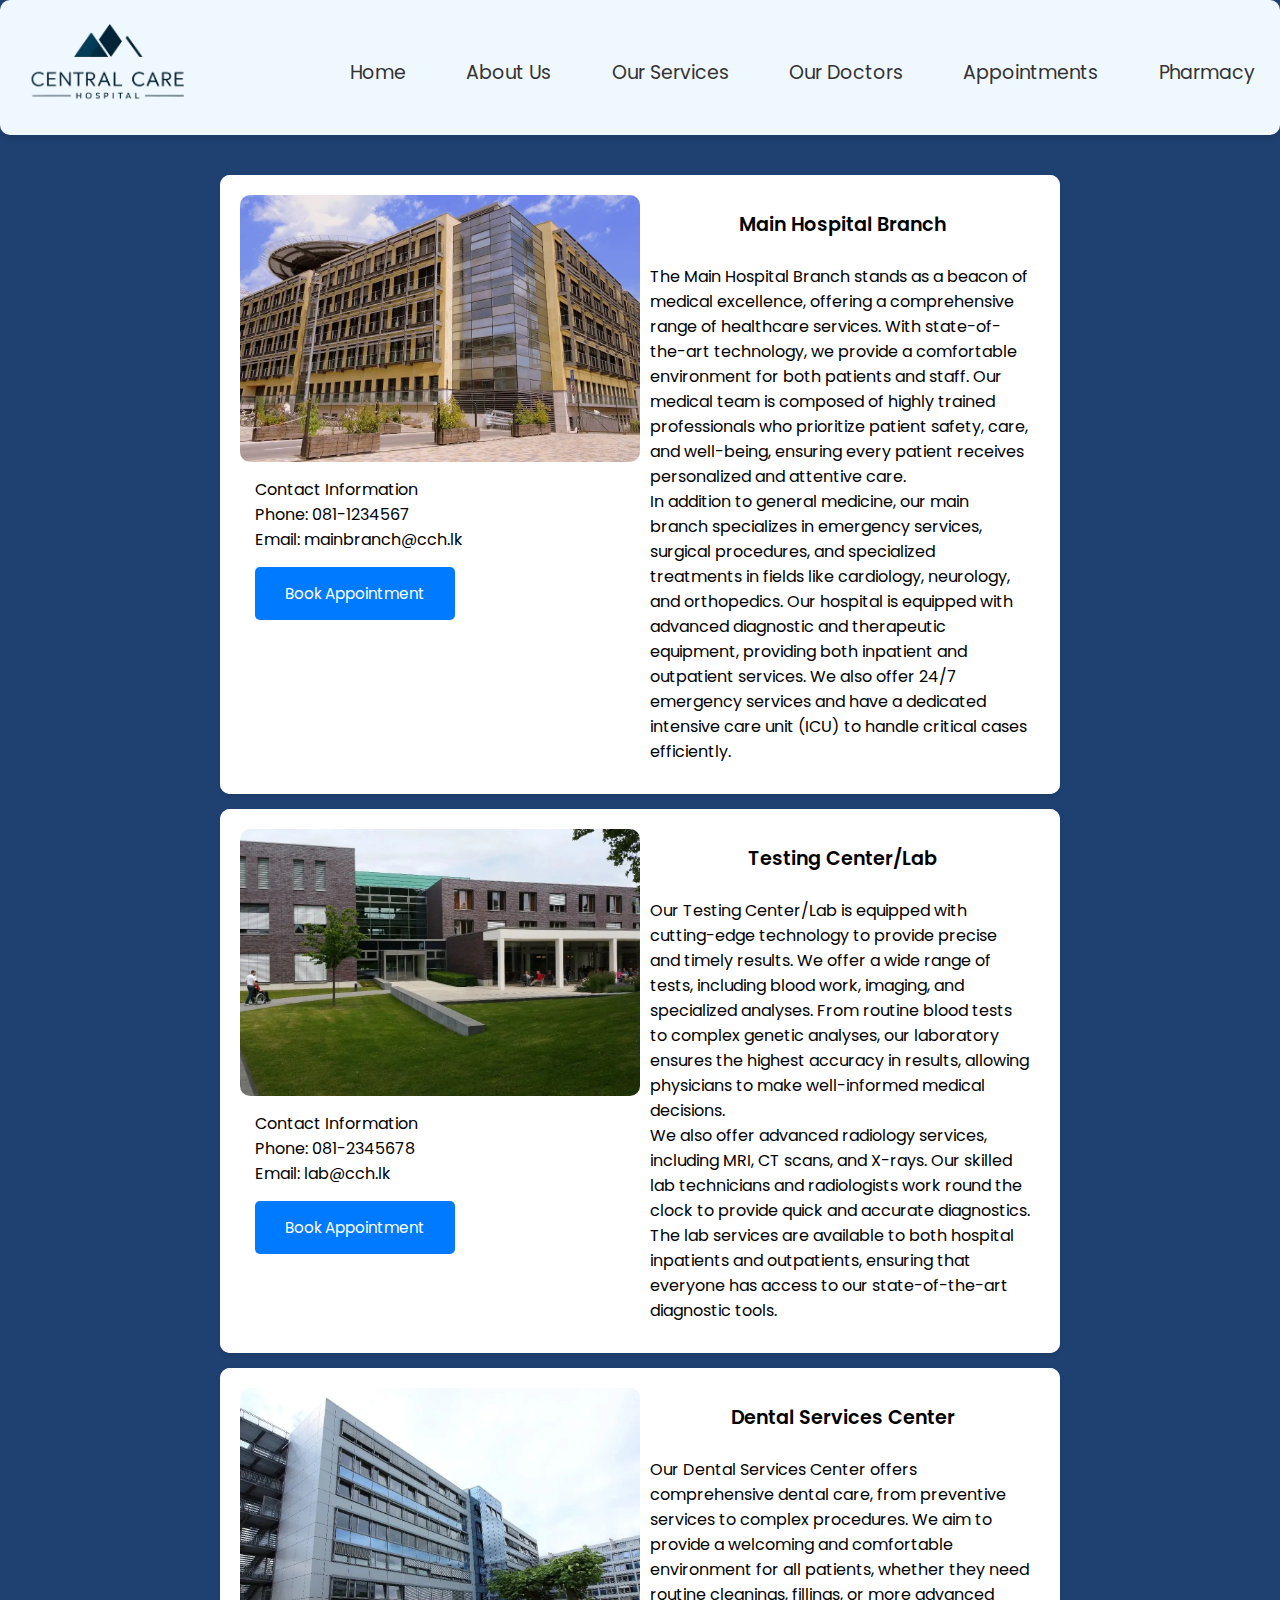
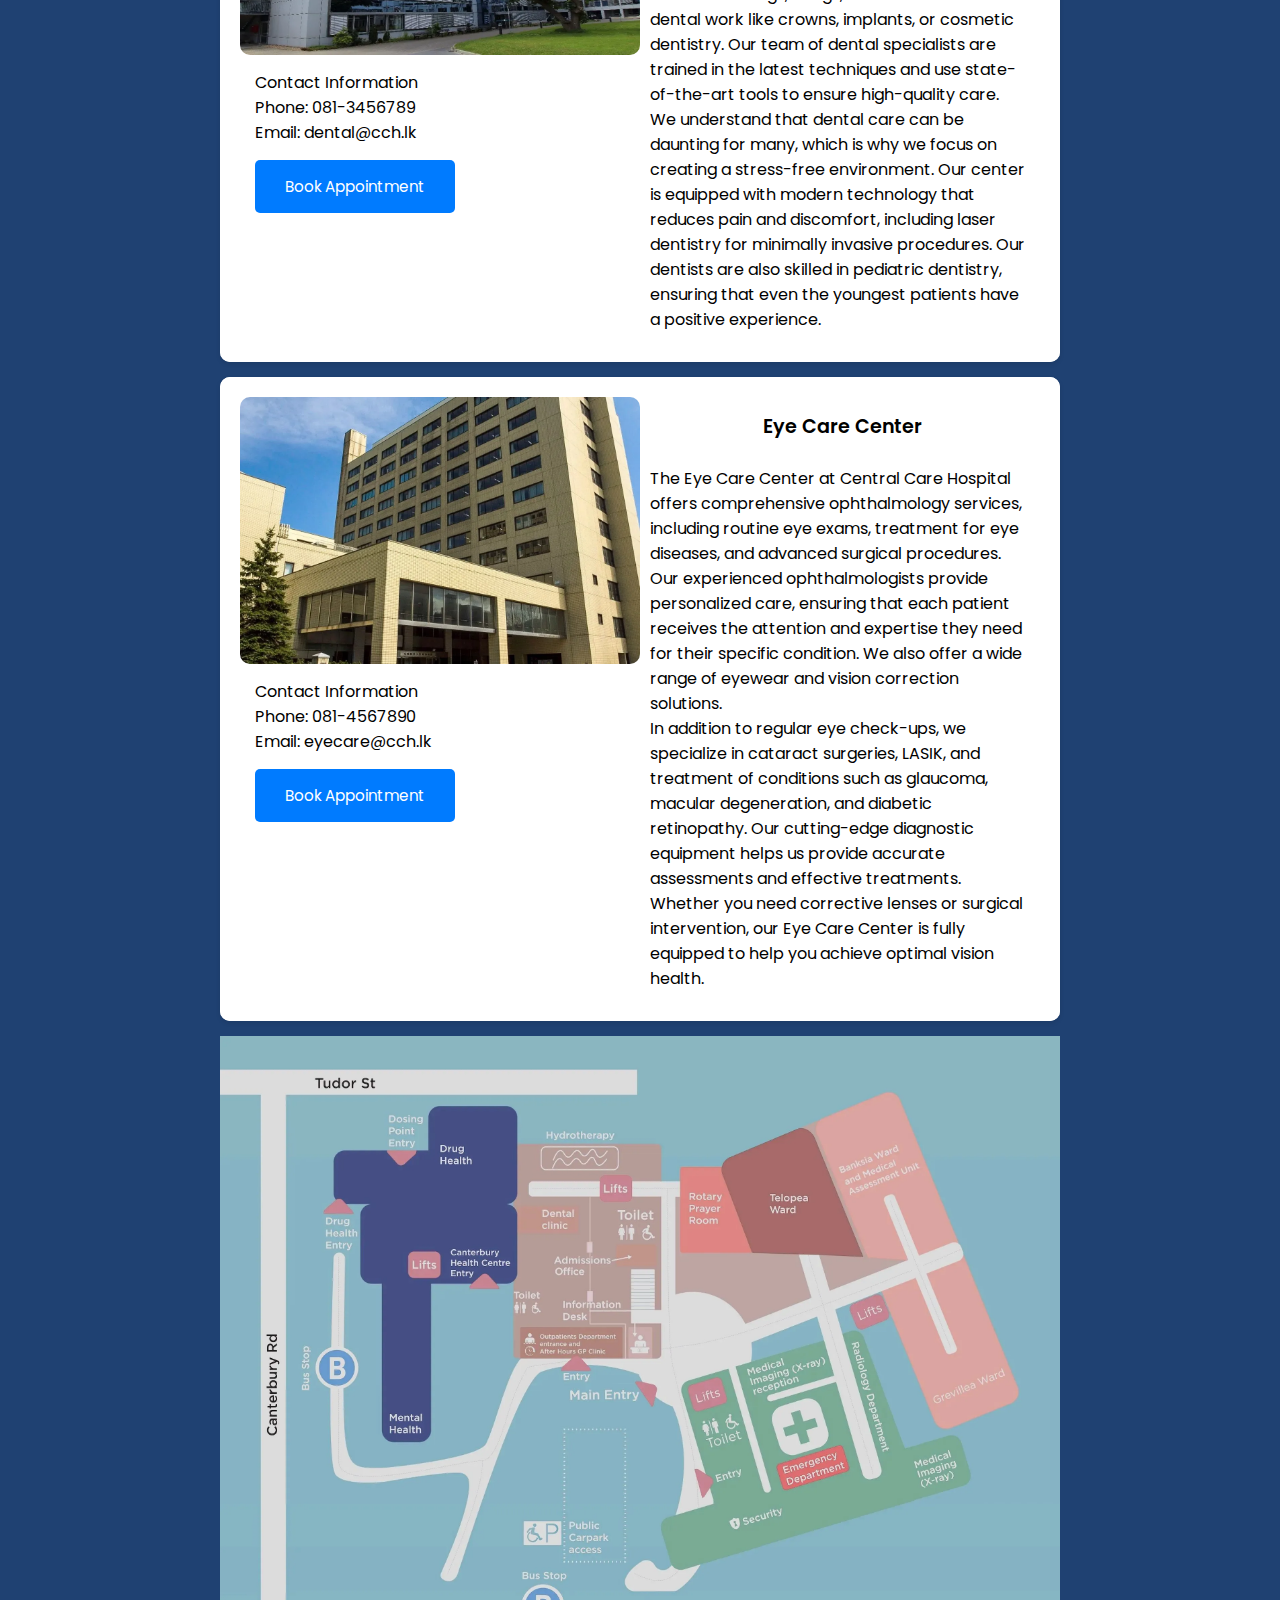
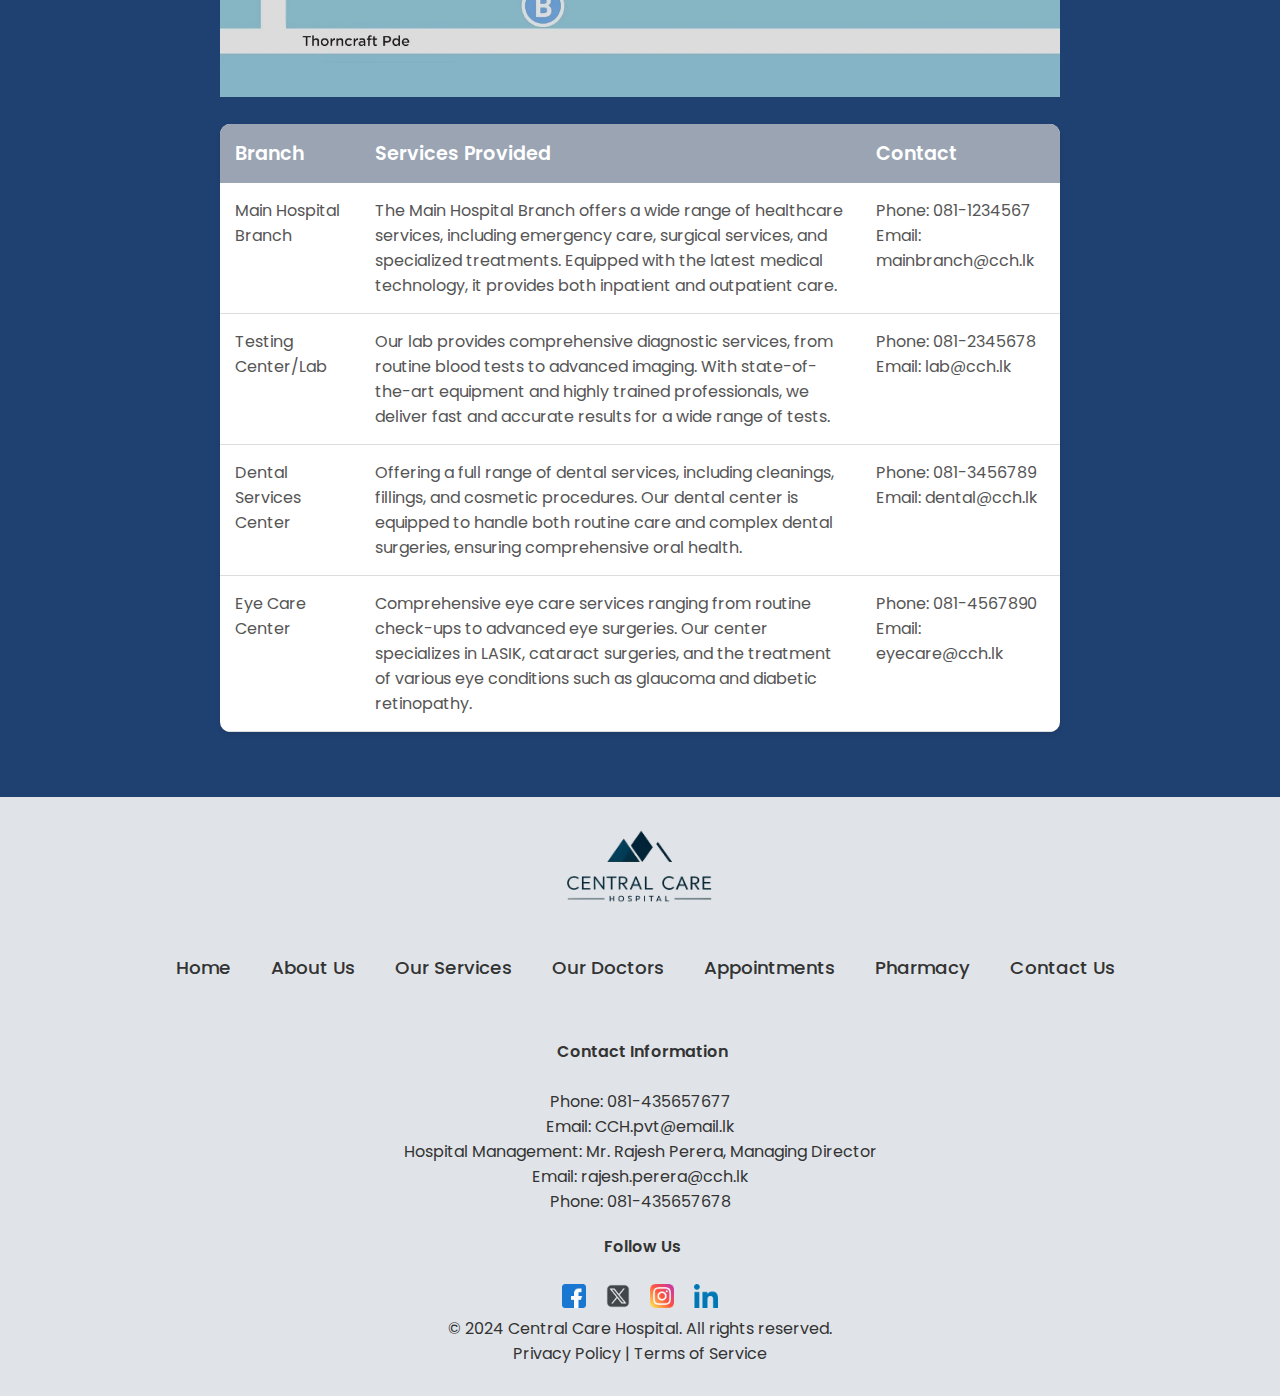
==== AboutUs4.0.html @ f22c4791 "Add files via upload" ====
<!DOCTYPE html>
<html lang="en">

<head>
    <meta charset="UTF-8">
    <meta name="viewport" content="width=device-width, initial-scale=1.0">
    <title>Central Care Hospital</title>
    <link rel="stylesheet" href="./CSS/ResetStylesheet4.0.css">
    <link rel="preconnect" href="https://fonts.googleapis.com">
    <link rel="preconnect" href="https://fonts.gstatic.com" crossorigin>
    <link href="https://fonts.googleapis.com/css2?family=Poppins:ital,wght@0,100;0,200;0,300;0,400;0,500;0,600;0,700;0,800;0,900&display=swap" rel="stylesheet">
    <link rel="stylesheet" href="Other\.poppins-thin.css">
    <link rel="stylesheet" href="./CSS/MainCSS4.0.css">
    <link rel="stylesheet" href="./CSS/AboutUsCSS4.0.Css">
    
    <link rel="apple-touch-icon" sizes="180x180" href="./apple-touch-icon.png">
    <link rel="icon" type="image/png" sizes="32x32" href="./favicon-32x32.png">
    <link rel="icon" type="image/png" sizes="16x16" href="./favicon-16x16.png">
    <link rel="manifest" href="./site.webmanifest">
    <link rel="mask-icon" href="./safari-pinned-tab.svg" color="#5bbad5">
    <meta name="msapplication-TileColor" content="#1f0e5a">
    <meta name="theme-color" content="#ffffff">
</head>

<body class="body">
    <header class="header">
        <img src="./Images/Logo_Blue.webp" alt="Hospital Logo" class="logo" id="mainlogo">
       
       <nav>
           <ul class="sidebar">
               <li onclick=hideSidebar()><a href="#"><svg xmlns="http://www.w3.org/2000/svg" height="24px" viewBox="0 -960 960 960" width="24px"  fill="rgba(0, 0, 0, )"><path d="m256-200-56-56 224-224-224-224 56-56 224 224 224-224 56 56-224 224 224 224-56 56-224-224-224 224Z"/></svg></a></li>
               <li><a href="./Home4.1.html" >Home</a></li>
               <li><a href="./AboutUs4.0.html" >About Us</a></li>
               <li><a href="./Services4.0.html" >Our Services</a></li>
               <li><a href="./Doctors4.0.html" >Our Doctors</a></li>
               <li><a href="./Reservations4.0.html" >Appointments</a></li>
               <li><a href="./Pharmacy4.0.html" >Pharmacy</a></li>
               <li><a href="./Contact-us4.0.html" >Contact Us</a></li>
           </ul>
                   
           <ul>
               <li class="hideOnMobile"><a href="./Home4.1.html" >Home</a></li>
               <li class="hideOnMobile"><a href="./AboutUs4.0.html" >About Us</a></li>
               <li class="hideOnMobile"><a href="./Services4.0.html" >Our Services</a></li>
               <li class="hideOnMobile"><a href="./Doctors4.0.html" >Our Doctors</a></li>
               <li class="hideOnMobile"><a href="./Reservations4.0.html" >Appointments</a></li>
               <li class="hideOnMobile"><a href="./Pharmacy4.0.html" >Pharmacy</a></li>
               
                     
               <li onclick=showSidebar() class="menubutton"><a href="#"><svg xmlns="http://www.w3.org/2000/svg" height="24px" viewBox="0 -960 960 960" width="24px"  fill="rgba(0, 0, 0, )"> <path d="M120-240v-80h720v80H120Zm0-200v-80h720v80H120Zm0-200v-80h720v80H120Z"/></svg></a></li>
           </ul>
       </nav>
    </header>

    <main>
      
        <!-- Main Hospital Branch -->
        <section class="branch">
            <div class="branch-content">
                <div class="branch_Img">
                    <img src="./Images/b2.webp" alt="Main Hospital Branch" class="about_image" >
                </div>
                <div class="branch-details">
                    <h2>Main Hospital Branch</h2>
                    <p>The Main Hospital Branch stands as a beacon of medical excellence, offering a comprehensive range of healthcare services. With state-of-the-art technology, we provide a comfortable environment for both patients and staff. Our medical team is composed of highly trained professionals who prioritize patient safety, care, and well-being, ensuring every patient receives personalized and attentive care.</p>
                    <p>In addition to general medicine, our main branch specializes in emergency services, surgical procedures, and specialized treatments in fields like cardiology, neurology, and orthopedics. Our hospital is equipped with advanced diagnostic and therapeutic equipment, providing both inpatient and outpatient services. We also offer 24/7 emergency services and have a dedicated intensive care unit (ICU) to handle critical cases efficiently.</p>
                </div>
                <div class="branch-contact">
                    <h3>Contact Information</h3>
                    <p><strong>Phone:</strong> 081-1234567</p>
                    <p><strong>Email:</strong> mainbranch@cch.lk</p>
                    <a href="./Reservations4.0.html" class="btn_appointment">Book Appointment</a>
                </div>
            </div>
        </section>

        <!-- Testing Center/Lab -->
        <section class="branch">
            <div class="branch-content">
                <div class="branch_Img">
                    <img src="./Images/b3.webp" alt="Testing Center/Lab" class="about_image">
                </div>
                <div class="branch-details">
                    <h2>Testing Center/Lab</h2>
                    <p>Our Testing Center/Lab is equipped with cutting-edge technology to provide precise and timely results. We offer a wide range of tests, including blood work, imaging, and specialized analyses. From routine blood tests to complex genetic analyses, our laboratory ensures the highest accuracy in results, allowing physicians to make well-informed medical decisions.</p>
                    <p>We also offer advanced radiology services, including MRI, CT scans, and X-rays. Our skilled lab technicians and radiologists work round the clock to provide quick and accurate diagnostics. The lab services are available to both hospital inpatients and outpatients, ensuring that everyone has access to our state-of-the-art diagnostic tools.</p>
                </div>
                <div class="branch-contact">
                    <h3>Contact Information</h3>
                    <p><strong>Phone:</strong> 081-2345678</p>
                    <p><strong>Email:</strong> lab@cch.lk</p>
                    <a href="./Reservations4.0.html" class="btn_appointment">Book Appointment</a>
                </div>
            </div>
        </section>

        <!-- Dental Services Center -->
        <section class="branch">
            <div class="branch-content">
                <div class="branch_Img">
                    <img src="./Images/b4.webp" alt="Dental Services Center" class="about_image">
                </div>
                <div class="branch-details">
                    <h2>Dental Services Center</h2>
                    <p>Our Dental Services Center offers comprehensive dental care, from preventive services to complex procedures. We aim to provide a welcoming and comfortable environment for all patients, whether they need routine cleanings, fillings, or more advanced dental work like crowns, implants, or cosmetic dentistry. Our team of dental specialists are trained in the latest techniques and use state-of-the-art tools to ensure high-quality care.</p>
                    <p>We understand that dental care can be daunting for many, which is why we focus on creating a stress-free environment. Our center is equipped with modern technology that reduces pain and discomfort, including laser dentistry for minimally invasive procedures. Our dentists are also skilled in pediatric dentistry, ensuring that even the youngest patients have a positive experience.</p>
                </div>
                <div class="branch-contact">
                    <h3>Contact Information</h3>
                    <p><strong>Phone:</strong> 081-3456789</p>
                    <p><strong>Email:</strong> dental@cch.lk</p>
                    <a href="./Reservations4.0.html" class="btn_appointment">Book Appointment</a>
                </div>
            </div>
        </section>

        <!-- Eye Care Center -->
        <section class="branch">
            <div class="branch-content">
                <div class="branch_Img">
                    <img src="./Images/b5.webp" alt="Eye Care Center" class="about_image">
                </div>
                <div class="branch-details">
                    <h2>Eye Care Center</h2>
                    <p>The Eye Care Center at Central Care Hospital offers comprehensive ophthalmology services, including routine eye exams, treatment for eye diseases, and advanced surgical procedures. Our experienced ophthalmologists provide personalized care, ensuring that each patient receives the attention and expertise they need for their specific condition. We also offer a wide range of eyewear and vision correction solutions.</p>
                    <p>In addition to regular eye check-ups, we specialize in cataract surgeries, LASIK, and treatment of conditions such as glaucoma, macular degeneration, and diabetic retinopathy. Our cutting-edge diagnostic equipment helps us provide accurate assessments and effective treatments. Whether you need corrective lenses or surgical intervention, our Eye Care Center is fully equipped to help you achieve optimal vision health.</p>
                </div>
                <div class="branch-contact">
                    <h3>Contact Information</h3>
                    <p><strong>Phone:</strong> 081-4567890</p>
                    <p><strong>Email:</strong> eyecare@cch.lk</p>
                    <a href="./Reservations4.0.html" class="btn_appointment">Book Appointment</a>
                </div>
            </div>
        </section>
        <section class="map">
            <img src="./Images/map.webp" alt="">
        </section>

        <!-- Contact Details Table -->
        <table class="contact-table">
            <thead>
                <tr>
                    <th>Branch</th>
                    <th>Services Provided</th>
                    <th>Contact</th>
                </tr>
            </thead>
            <tbody>
                <tr>
                    <td>Main Hospital Branch</td>
                    <td>
                        The Main Hospital Branch offers a wide range of healthcare services, including emergency care, surgical services, and specialized treatments. Equipped with the latest medical technology, it provides both inpatient and outpatient care.
                    </td>
                    <td>
                        <p><strong>Phone:</strong> 081-1234567</p>
                        <p><strong>Email:</strong> mainbranch@cch.lk</p>
                    </td>
                </tr>
                <tr>
                    <td>Testing Center/Lab</td>
                    <td>
                        Our lab provides comprehensive diagnostic services, from routine blood tests to advanced imaging. With state-of-the-art equipment and highly trained professionals, we deliver fast and accurate results for a wide range of tests.
                    </td>
                    <td>
                        <p><strong>Phone:</strong> 081-2345678</p>
                        <p><strong>Email:</strong> lab@cch.lk</p>
                    </td>
                </tr>
                <tr>
                    <td>Dental Services Center</td>
                    <td>
                        Offering a full range of dental services, including cleanings, fillings, and cosmetic procedures. Our dental center is equipped to handle both routine care and complex dental surgeries, ensuring comprehensive oral health.
                    </td>
                    <td>
                        <p><strong>Phone:</strong> 081-3456789</p>
                        <p><strong>Email:</strong> dental@cch.lk</p>
                    </td>
                </tr>
                <tr>
                    <td>Eye Care Center</td>
                    <td>
                        Comprehensive eye care services ranging from routine check-ups to advanced eye surgeries. Our center specializes in LASIK, cataract surgeries, and the treatment of various eye conditions such as glaucoma and diabetic retinopathy.
                    </td>
                    <td>
                        <p><strong>Phone:</strong> 081-4567890</p>
                        <p><strong>Email:</strong> eyecare@cch.lk</p>
                    </td>
                </tr>
            </tbody>
        </table>
    </main>
    
    <footer class="footer">
        <div class="footer-content">
            <img src="./Images/Logo_Blue.webp" alt="Hospital Logo" class="footerlogo">
            <nav>
                <ul class="ulfooter">
                  <li><a href="./Home4.1.html" class="navitem">Home</a></li>
                  <li><a href="./AboutUs4.0.html" class="navitem">About Us</a></li>
                  <li><a href="./Services4.0.html" class="navitem">Our Services</a></li>
                  <li><a href="./Doctors4.0.html" class="navitem">Our Doctors</a></li>
                  <li><a href="./Reservations4.0.html" class="navitem">Appointments</a></li>
                  <li><a href="./Pharmacy4.0.html" class="navitem">Pharmacy</a></li>   
                  <li><a href="./Contact-us4.0.html" class="navitem" >Contact Us</a></li> 
                </ul>
            </nav>
            <section class="footer-contact">
                <h2>Contact Information</h2>
                <p><strong>Phone:</strong> 081-435657677</p>
                <p><strong>Email:</strong> CCH.pvt@email.lk</p>
                <p><strong>Hospital Management:</strong> Mr. Rajesh Perera, Managing Director</p>
                <p><strong>Email:</strong> rajesh.perera@cch.lk</p>
                <p><strong>Phone:</strong> 081-435657678</p>
            </section>
            <section class="footer-social">
                <h2>Follow Us</h2>
                <ul>
                    <li><a href="#" class="social-icon"><img src="./Images/facebook_733547.webp" alt="Facebook"></a></li>
                    <li><a href="#" class="social-icon"><img src="./Images/twitter_X_button.webp" alt="Twitter"></a></li>
                    <li><a href="#" class="social-icon"><img src="./Images/instagram_2111463 (1).webp" alt="Instagram"></a></li>
                    <li><a href="#" class="social-icon"><img src="./Images/linkedin_button.webp" alt="LinkedIn"></a></li>
                </ul>
            </section>
            <section class="footer-bottom">
                <p>&copy; 2024 Central Care Hospital. All rights reserved.</p>
                <p><a href="gemini.privacy.html" class="footer-link">Privacy Policy</a> | <a href="gemini.terms.html" class="footer-link">Terms of Service</a></p>
            </section>
        </div>
    </footer>
    <script>
      function showSidebar(){
          const sidebar = document.querySelector('.sidebar')
          sidebar.style.display = 'flex'
  
      }
      function hideSidebar(){
          const sidebar = document.querySelector('.sidebar')
          sidebar.style.display = 'none'
  
      }
  </script>
  
  
 

</body>

</html>
---- CSS/ResetStylesheet4.0.css ----
/* The new CSS Reset - version 1.2.0 (last updated 23.7.2021) */

/* Remove all the styles of the "User-Agent-Stylesheet", except for the 'display' property */
*:where(:not(iframe, canvas, img, svg, video):not(svg *)) {
    all: unset;
    display: revert;
  }
  
  /* Preferred box-sizing value */
  *,
  *::before,
  *::after {
    box-sizing: border-box;
  }
  
  /*
    Remove list styles (bullets/numbers)
    in case you use it with normalize.css
  */
  ol, ul {
    list-style: none;
  }
  
  /* For images to not be able to exceed their container */
  img {
    max-width: 100%;
  }
  
  /* Removes spacing between cells in tables */
  table {
    border-collapse: collapse;
  }
  
  /* Revert the 'white-space' property for textarea elements on Safari */
  textarea {
    white-space: revert;
  }
---- CSS/MainCSS4.0.css ----
/* Define all colors in :root */
:root {
    --background-color-light: #f0f4f8;
    --background-color-dark: #1f4172; /* Light pastel blue */
    --header-background: aliceblue;
    --text-color: #333333;
    --nav-hover-color: purple;
    --footer-background: #e0e4e8; /* Brighter gray-blue */
    --footer-text-color: #333333;
    --sidebar-background: rgba(125, 178, 224, 0.2);
    --box-shadow: rgba(0, 0, 0, 0.1);
}

/* Base styles */
body {
    font-family: "Poppins", sans-serif;
    margin: 0;
    padding: 0;
    background-color: var(--background-color-dark);
    display: grid;
    grid-template-rows: auto 1fr auto; /* Header, main content, footer */
}

.header {
   
    width: 100%;
    background-color: var(--header-background);
   
    display: flex;
    justify-content: space-between;
    align-items: center;
    align-content: center;
    box-shadow: 0 4px 6px var(--box-shadow);
    padding: 10px;
    padding-top: 20px;
   
    border-radius: 10px;
    margin-bottom: 10px;
}

.logo {
    height: 95px;
    width: auto;
    margin-bottom: 10px;
    margin-left: 15px;
}

.menubutton {
    display: none;
}

nav {
   
    
    cursor: pointer;
    display: flex;
    align-items: center;
    align-content: center;
    width: 75%;
}

nav ul {
    width: 100%;
    cursor: pointer;
    
    list-style: none;
    display: flex;
    justify-content: space-around;
    align-items: center;
    align-content: center;
    gap: 7px;
}

nav li {
    
    display: flex;
    justify-content: center;
    align-items: center;
    height: 50px;
}

nav a {
    margin-left: 10px;
    font-size: 19px;
    text-decoration: none;
    display: flex;
    align-items: center;
    color: var(--text-color);
}

.navitem {
    text-decoration: none;
    font-weight: 500;
    color: var(--text-color);
    font-size: 1.15rem;
    transition: color 0.3s ease;
}

nav a:hover {
    
    color: var(--nav-hover-color);
}

/* Desktop layout (min-width: 1025px) */
@media (min-width: 1025px) {
    .header {
        flex-direction: row;
        justify-content: space-between;
    }

    nav ul {
        flex-direction: row;
        gap: 20px;
    }
}

/* Tablet layout (768px - 1024px) */
@media (max-width: 1025px) and (min-width: 768px) {
    .header {
        flex-direction: row;
        justify-content: space-between;
    }

    nav {
        align-items: center;
    }

    nav ul {
        flex-direction: row;
        gap: 20px;
    }

    nav a {
        margin-left: 8px;
        font-size: 15px;
    }

    .logo {
        height: 70px;
        margin-left: 4px;
        margin-bottom: 5px;
    }
}

/* Mobile layout (max-width: 821px) */
@media (max-width: 821px) {
    .menubutton {
        display: flex;
    }

    .hideOnMobile {
        display: none;
    }

    .header {
        flex-direction: row;
        align-items: flex-start;
    }

    nav ul {
        flex-direction: column;
        gap: 15px;
    }

    nav {
        width: 100%;
        margin-top: 10px;
    }
}

/* Sidebar */
.sidebar {
    position: fixed;
    top: 0;
    right: 0;
    height: 100vh;
    width: 70%;
    z-index: 999;
    background-color: var(--sidebar-background);
    backdrop-filter: blur(10px);
    box-shadow: -10px 0 10px var(--box-shadow);
    display: none;
    flex-direction: column;
    align-items: flex-start;
    justify-content: flex-start;
}

.sidebar li {
    width: 100%;
}

.sidebar a {
    width: 100%;
}

@media (max-width: 480px) {
    .sidebar {
        width: 100%;
    }
}

/* Footer */
.footer {
    margin-top: 15px;
    background-color: var(--footer-background);
    color: var(--footer-text-color);
    padding: 30px;
    text-align: center;
}
.footer nav{
    width: 100%;
  
}
.footerlogo {
    height: 90px;
    width: auto;
    margin-bottom: 15px;
}

.ulfooter {
    
    cursor: pointer;
    list-style: none;
    padding: 0;
    margin: 15px 0;
    display: flex;
    justify-content: center;
    gap: 30px;
}

.ulfooter li {
    display: inline;
}

.navitemb {
    text-decoration: none;
    color: var(--footer-text-color);
   
}

.footer-contact {
    margin: 15px 0;
}

.footer-social ul {
    list-style: none;
    padding: 0;
    margin: 0;
    display: flex;
    justify-content: center;
    gap: 20px;
}


.footer h2{
    font-size: 1rem;
}
.footer-social .social-icon {
    color: var(--footer-text-color);
    text-decoration: none;
    font-size: 1.2rem;
}

.social-icon img {
    
    cursor: pointer;

    width: 24px;
    height: 24px;
}
.social-icon img:hover{
    transform: scale(1.2);
   

}

/* Mobile-specific Footer styles */
@media (max-width: 480px) {
    .ulfooter {
        padding: 0;
        margin: 0;
        gap: 0px;
    }

    .footer {
        padding: 20px;
    }

    .navitem {
        font-size: 1rem;
    }

    .footer-social .social-link {
        font-size: 1rem;
    }
}
---- CSS/AboutUsCSS4.0.Css ----
/* Define all colors in :root */
:root {
    --background-color-light: #f0f4f8;
    --background-color-dark: #1f4172; /* Light pastel blue */
    --header-background: aliceblue;
    --text-color: #333333;
    --nav-hover-color: purple;
    --footer-background: #e0e4e8; /* Brighter gray-blue */
    --footer-text-color: #333333;
    --sidebar-background: rgba(125, 178, 224, 0.2);
    --box-shadow: rgba(0, 0, 0, 0.1);
    --btn-color: #007bff;
    --btn-hover-color: purple;
}

/* Base styling for main content */
body {
    font-family: "Poppins", sans-serif;
    margin: 0;
    padding: 0;
    background-color: var(--background-color-dark);
    display: grid;
    grid-template-rows: auto 1fr auto; /* Header, main content, footer */
}

main {
    padding: 30px;
    max-width: 900px;
    margin: 0 auto;
}

main h1 {
    font-size: 2.5rem;
    color: var(--text-color);
    margin-bottom: 20px;
}

/* Branch section styling */
.branch {
    background-color: #ffffff;
    border-radius: 10px;
}

.branch-content {
    background-color: #ffffff;
    padding: 20px;
    border-radius: 10px;
    margin-bottom: 15px;
    box-shadow: 0 2px 5px var(--box-shadow);
    display: grid;
    grid-template-columns: 50% 50%;
    grid-template-rows: auto auto;
}

.branch_Img {
    grid-row: 1/2;
    grid-column: 1/2;
    display: flex;
}

.about_image {
    width: 100%;
    height: auto;
    border-radius: 10px;
    border: none;
}

.branch-details {
    padding: 10px;
    grid-row: 1/4;
    grid-column: 2/3;
}

.branch-contact {
    height: 100%;
    padding: 15px;
    grid-row: 2/3;
    grid-column: 1/2;
    display: flex;
    flex-direction: column;
    align-items: flex-start;
    justify-content: center;
    background-color: transparent;
}

.btn_appointment {
    margin-top: 15px;
    background-color: var(--btn-color);
    color: #ffffff;
    padding: 15px 30px;
    border: none;
    border-radius: 5px;
    cursor: pointer;
    font-size: 0.95rem;
    transition: background-color 0.3s ease;
}

.btn_appointment:hover {
    transform: scale(1.1);
    background-color: var(--btn-hover-color);
}

h2 {
    font-size: 1.2rem;
    display: flex;
    justify-content: center;
    padding: 5px;
    font-weight: 600;
    margin-left: 5px;
    margin-bottom: 20px;
    border-radius: 5px;
}

/* Base styling for the table */
table {
    width: 100%;
    max-width: 1200px;
    border-collapse: collapse;
    margin: 20px auto;
    background-color: #ffffff;
    border-radius: 10px;
    box-shadow: 0 2px 5px var(--box-shadow);
    overflow-x: auto; /* Allows horizontal scrolling */
    display: block; /* Ensures table is block-level for overflow handling */
}

th {
    background-color: #9aa4b3; /* Header color */
    color: #ffffff;
    padding: 15px;
    text-align: left;
    font-size: 1.2rem;
    font-weight: 600;
}

td {
    padding: 15px;
    text-align: left;
    border-bottom: 1px solid #dddddd;
    font-size: 1rem;
    color: #555555;
}

tr:hover {
    background-color: #f5f5f5;
}

/* Responsive styles */
@media (max-width: 1023px) {
    .service-card {
        flex: 1 1 calc(50% - 20px); /* Two cards per row on medium screens */
    }
}

@media (max-width: 767px) {
    table {
        font-size: 0.8rem; /* Smaller text on small screens */
    }

    th, td {
        padding: 10px; /* Reduced padding for better fit */
    }

    .service-card {
        flex: 1 1 100%; /* Full-width cards on small screens */
    }
}

@media (max-width: 480px) {
    .branch-content {
        padding: 7px;
        border-radius: 10px;
        grid-template-columns: 50% 50%;
        grid-template-rows: auto auto;
    }

    .branch_Img {
        grid-row: 1/2;
        grid-column: 1/3;
    }

    .branch-details {
        grid-row: 2/3;
        grid-column: 1/3;
    }

    .branch-contact {
        display: none;
    }

    .about_image {
        width: 100%;
    }

    table {
        font-size: 0.7rem; /* Even smaller text on very small screens */
    }

    table thead {
        display: none; /* Hide table headers on very small screens */
    }

    table, table tbody, table tr, table td {
        display: block; /* Make table elements block-level for better stacking */
        width: 100%; /* Full width for all table elements */
    }

    table td {
        text-align: right; /* Align text to the right for better readability */
        position: relative; /* Position relative for pseudo-elements */
    }
}
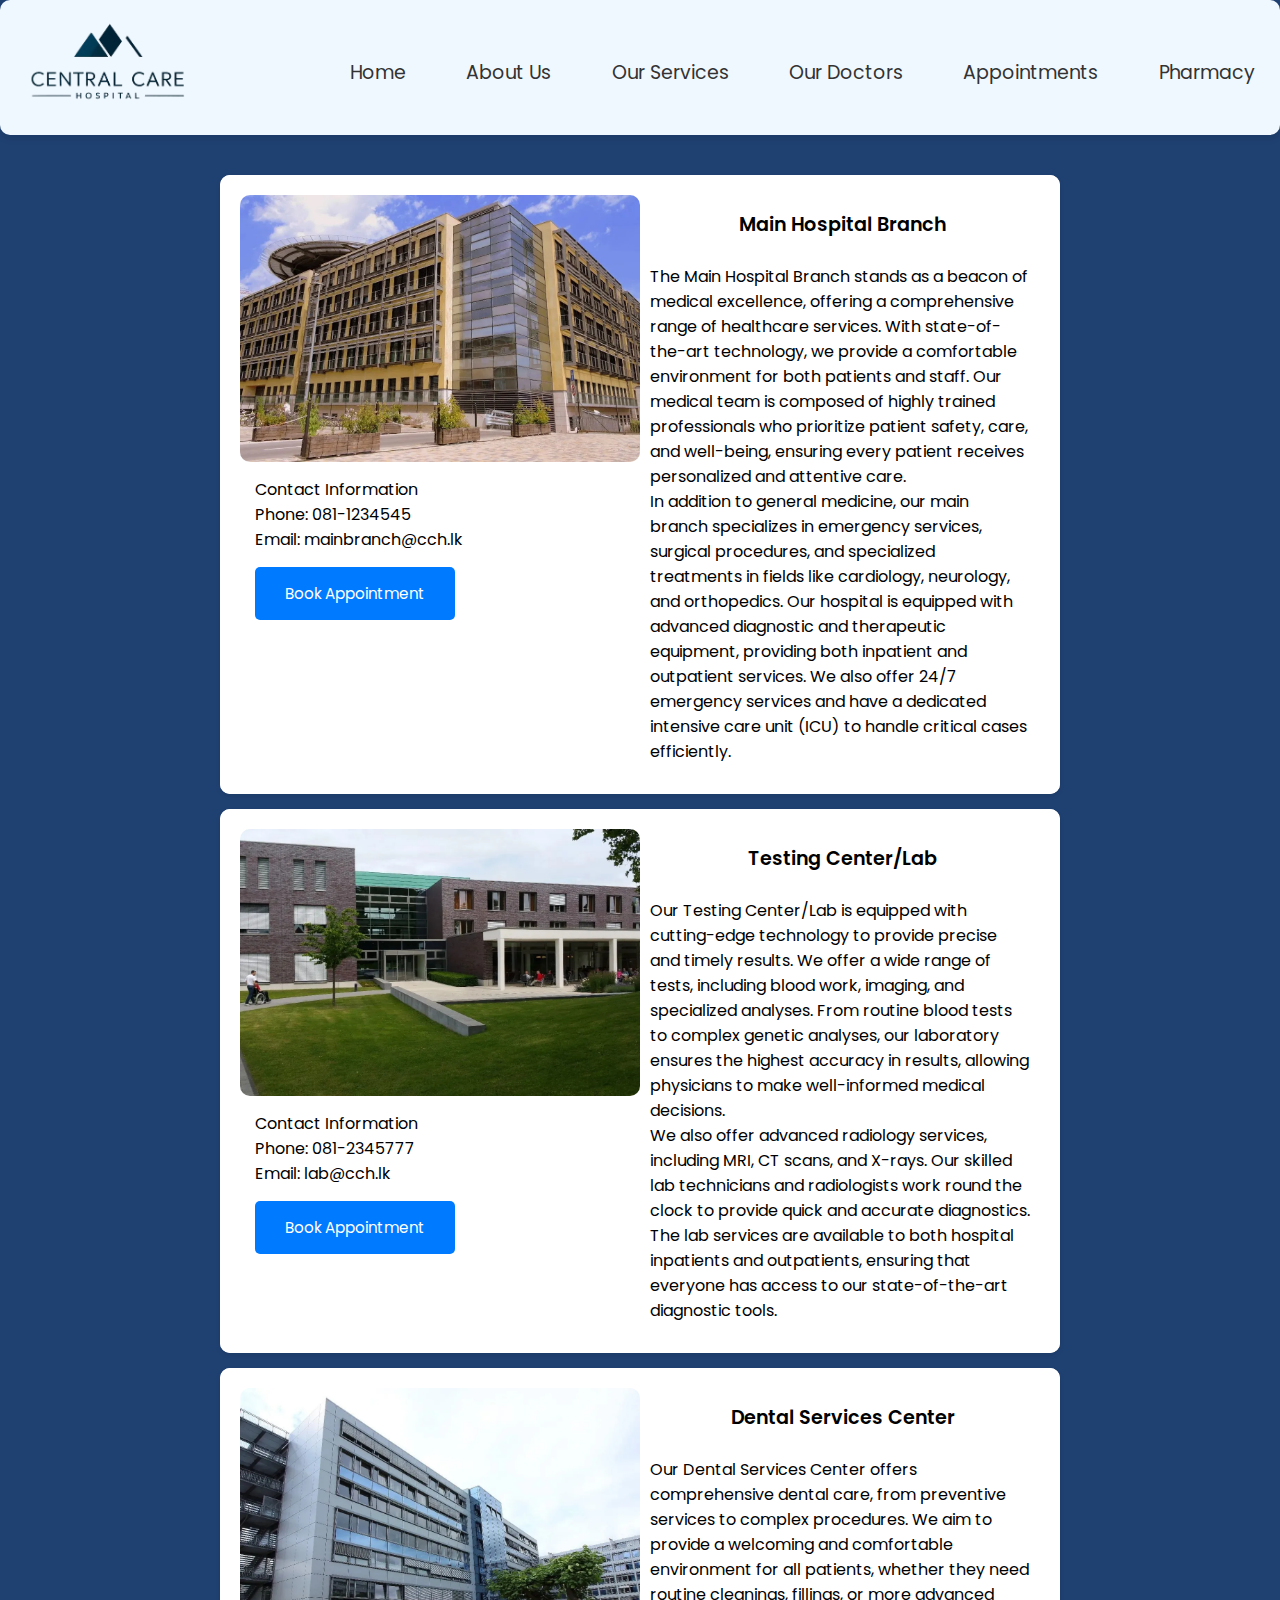
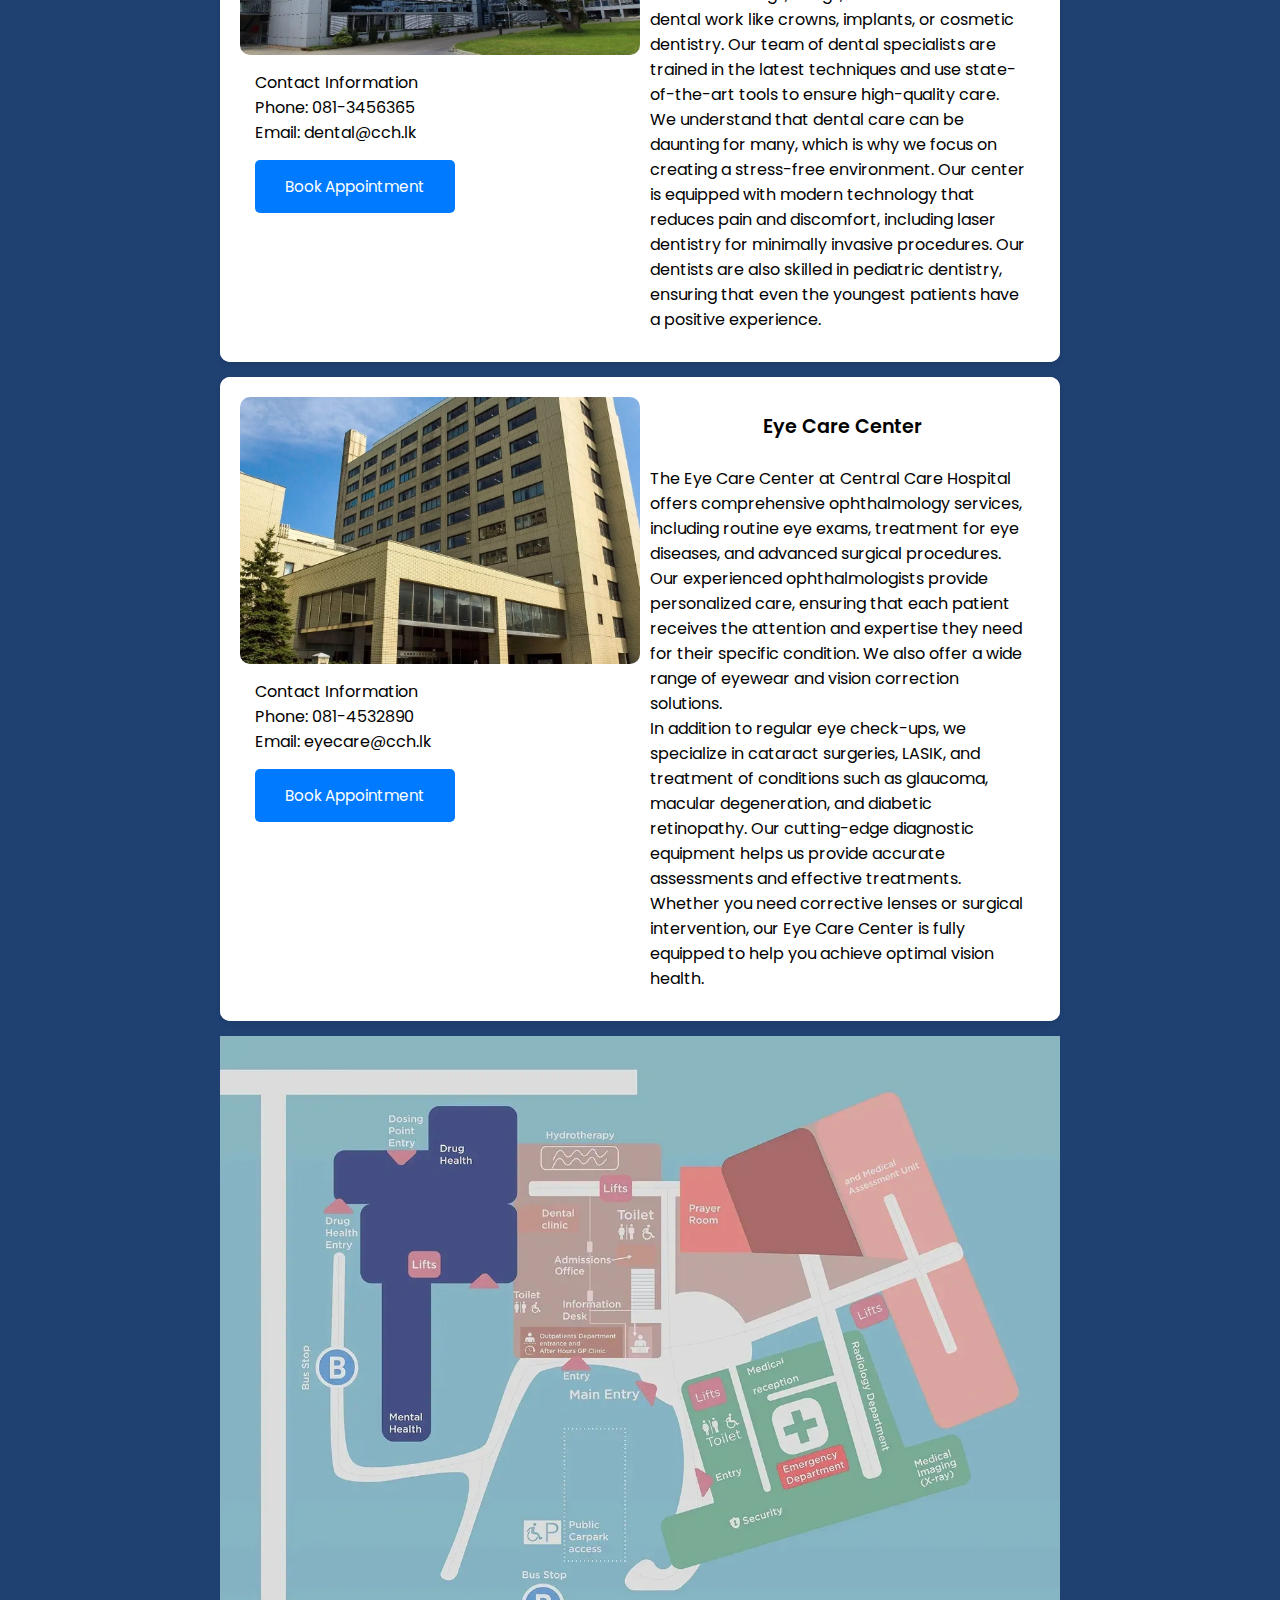
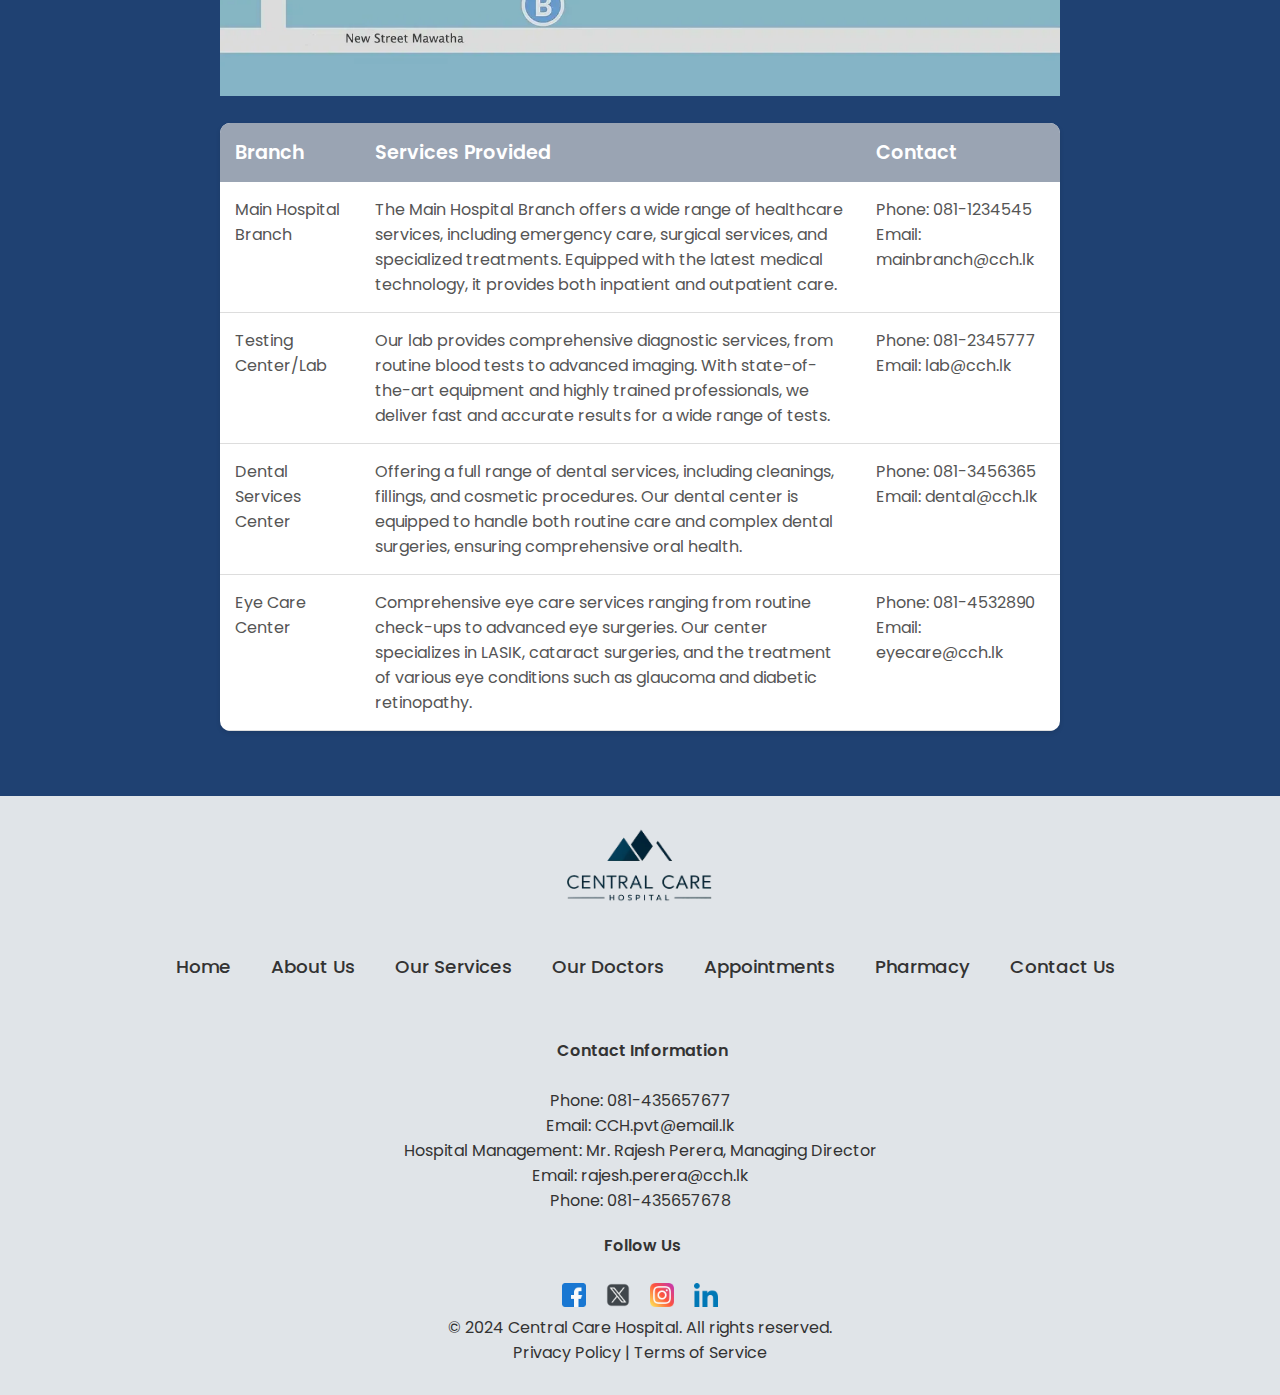
==== commit 50b7e330: "Add files via upload" ====
--- a/AboutUs4.0.html
+++ b/AboutUs4.0.html
@@ -16,7 +16,7 @@
     <link rel="apple-touch-icon" sizes="180x180" href="./apple-touch-icon.png">
     <link rel="icon" type="image/png" sizes="32x32" href="./favicon-32x32.png">
     <link rel="icon" type="image/png" sizes="16x16" href="./favicon-16x16.png">
-    <link rel="manifest" href="./site.webmanifest">
+    <link rel="manifest" href="./manifest.json">
     <link rel="mask-icon" href="./safari-pinned-tab.svg" color="#5bbad5">
     <meta name="msapplication-TileColor" content="#1f0e5a">
     <meta name="theme-color" content="#ffffff">
@@ -67,7 +67,7 @@
                 </div>
                 <div class="branch-contact">
                     <h3>Contact Information</h3>
-                    <p><strong>Phone:</strong> 081-1234567</p>
+                    <p><strong>Phone:</strong> 081-1234545</p>
                     <p><strong>Email:</strong> mainbranch@cch.lk</p>
                     <a href="./Reservations4.0.html" class="btn_appointment">Book Appointment</a>
                 </div>
@@ -87,7 +87,7 @@
                 </div>
                 <div class="branch-contact">
                     <h3>Contact Information</h3>
-                    <p><strong>Phone:</strong> 081-2345678</p>
+                    <p><strong>Phone:</strong> 081-2345777</p>
                     <p><strong>Email:</strong> lab@cch.lk</p>
                     <a href="./Reservations4.0.html" class="btn_appointment">Book Appointment</a>
                 </div>
@@ -107,7 +107,7 @@
                 </div>
                 <div class="branch-contact">
                     <h3>Contact Information</h3>
-                    <p><strong>Phone:</strong> 081-3456789</p>
+                    <p><strong>Phone:</strong> 081-3456365</p>
                     <p><strong>Email:</strong> dental@cch.lk</p>
                     <a href="./Reservations4.0.html" class="btn_appointment">Book Appointment</a>
                 </div>
@@ -127,14 +127,14 @@
                 </div>
                 <div class="branch-contact">
                     <h3>Contact Information</h3>
-                    <p><strong>Phone:</strong> 081-4567890</p>
+                    <p><strong>Phone:</strong> 081-4532890</p>
                     <p><strong>Email:</strong> eyecare@cch.lk</p>
                     <a href="./Reservations4.0.html" class="btn_appointment">Book Appointment</a>
                 </div>
             </div>
         </section>
         <section class="map">
-            <img src="./Images/map.webp" alt="">
+            <img src="./Images/map2.webp" alt="map">
         </section>
 
         <!-- Contact Details Table -->
@@ -148,42 +148,42 @@
             </thead>
             <tbody>
                 <tr>
-                    <td>Main Hospital Branch</td>
+                    <td class="small_heading">Main Hospital Branch</td>
                     <td>
                         The Main Hospital Branch offers a wide range of healthcare services, including emergency care, surgical services, and specialized treatments. Equipped with the latest medical technology, it provides both inpatient and outpatient care.
                     </td>
                     <td>
-                        <p><strong>Phone:</strong> 081-1234567</p>
+                        <p><strong>Phone:</strong> 081-1234545</p>
                         <p><strong>Email:</strong> mainbranch@cch.lk</p>
                     </td>
                 </tr>
                 <tr>
-                    <td>Testing Center/Lab</td>
+                    <td class="small_heading">Testing Center/Lab</td>
                     <td>
                         Our lab provides comprehensive diagnostic services, from routine blood tests to advanced imaging. With state-of-the-art equipment and highly trained professionals, we deliver fast and accurate results for a wide range of tests.
                     </td>
                     <td>
-                        <p><strong>Phone:</strong> 081-2345678</p>
+                        <p><strong>Phone:</strong> 081-2345777</p>
                         <p><strong>Email:</strong> lab@cch.lk</p>
                     </td>
                 </tr>
                 <tr>
-                    <td>Dental Services Center</td>
+                    <td class="small_heading">Dental Services Center</td>
                     <td>
                         Offering a full range of dental services, including cleanings, fillings, and cosmetic procedures. Our dental center is equipped to handle both routine care and complex dental surgeries, ensuring comprehensive oral health.
                     </td>
                     <td>
-                        <p><strong>Phone:</strong> 081-3456789</p>
+                        <p><strong>Phone:</strong> 081-3456365</p>
                         <p><strong>Email:</strong> dental@cch.lk</p>
                     </td>
                 </tr>
                 <tr>
-                    <td>Eye Care Center</td>
+                    <td class="small_heading">Eye Care Center</td>
                     <td>
                         Comprehensive eye care services ranging from routine check-ups to advanced eye surgeries. Our center specializes in LASIK, cataract surgeries, and the treatment of various eye conditions such as glaucoma and diabetic retinopathy.
                     </td>
                     <td>
-                        <p><strong>Phone:</strong> 081-4567890</p>
+                        <p><strong>Phone:</strong> 081-4532890</p>
                         <p><strong>Email:</strong> eyecare@cch.lk</p>
                     </td>
                 </tr>
--- a/CSS/MainCSS4.0.css
+++ b/CSS/MainCSS4.0.css
@@ -176,8 +176,9 @@
     height: 100vh;
     width: 70%;
     z-index: 999;
-    background-color: var(--sidebar-background);
-    backdrop-filter: blur(10px);
+    font-weight: 500;
+    background-color: #c9c9a6ac;
+    backdrop-filter: blur(100px)
     box-shadow: -10px 0 10px var(--box-shadow);
     display: none;
     flex-direction: column;
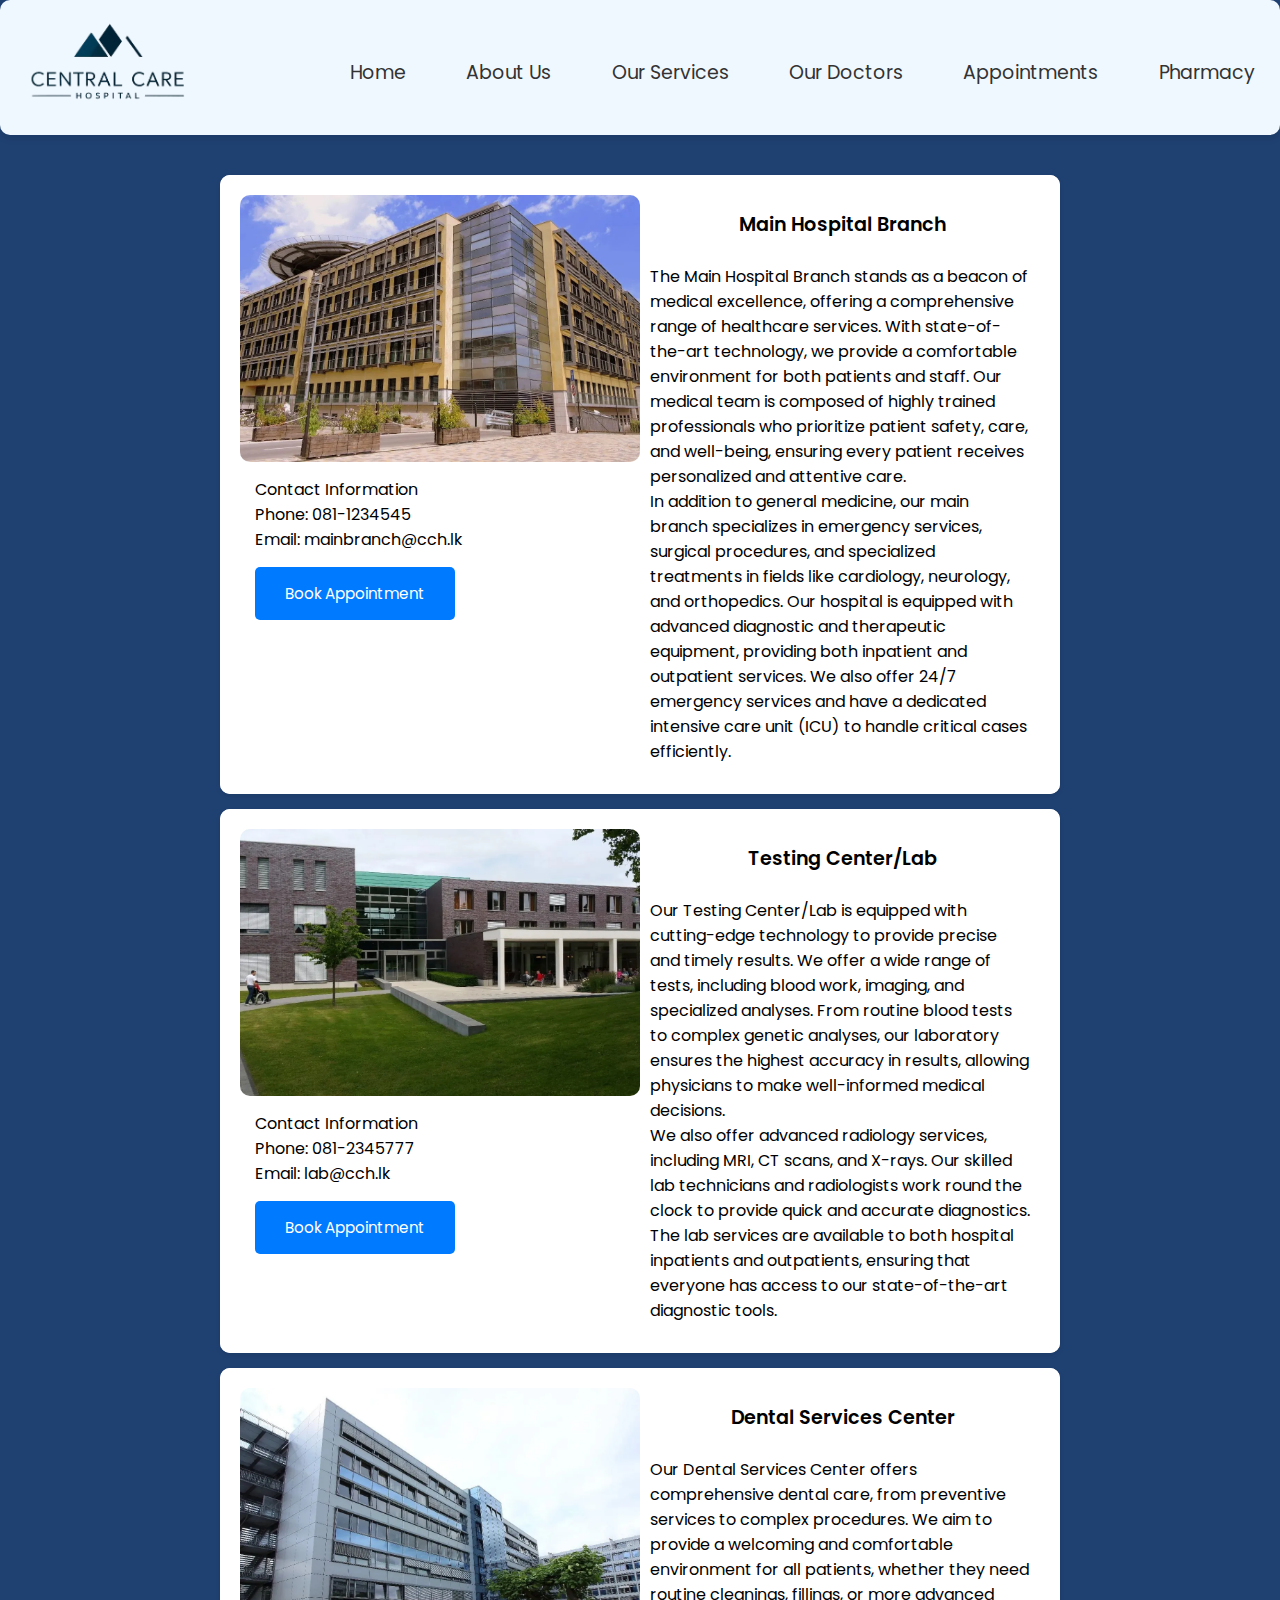
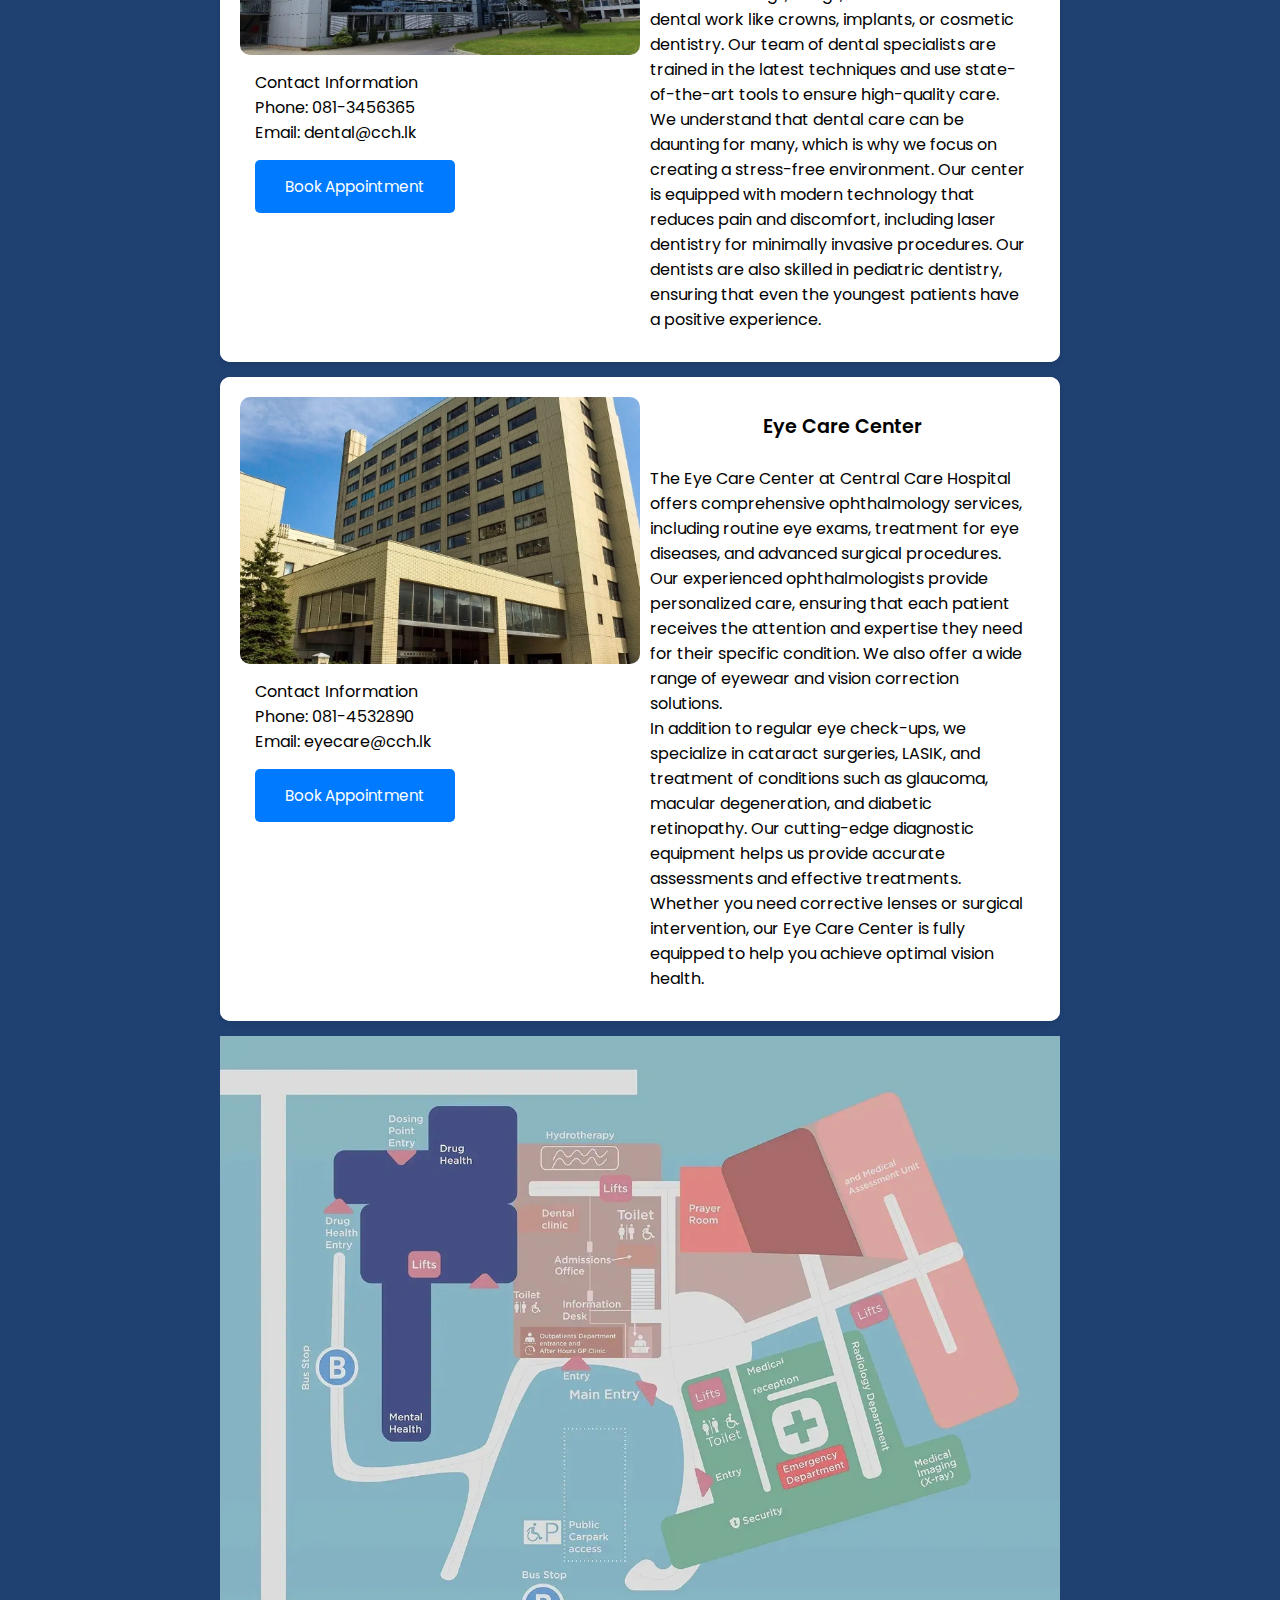
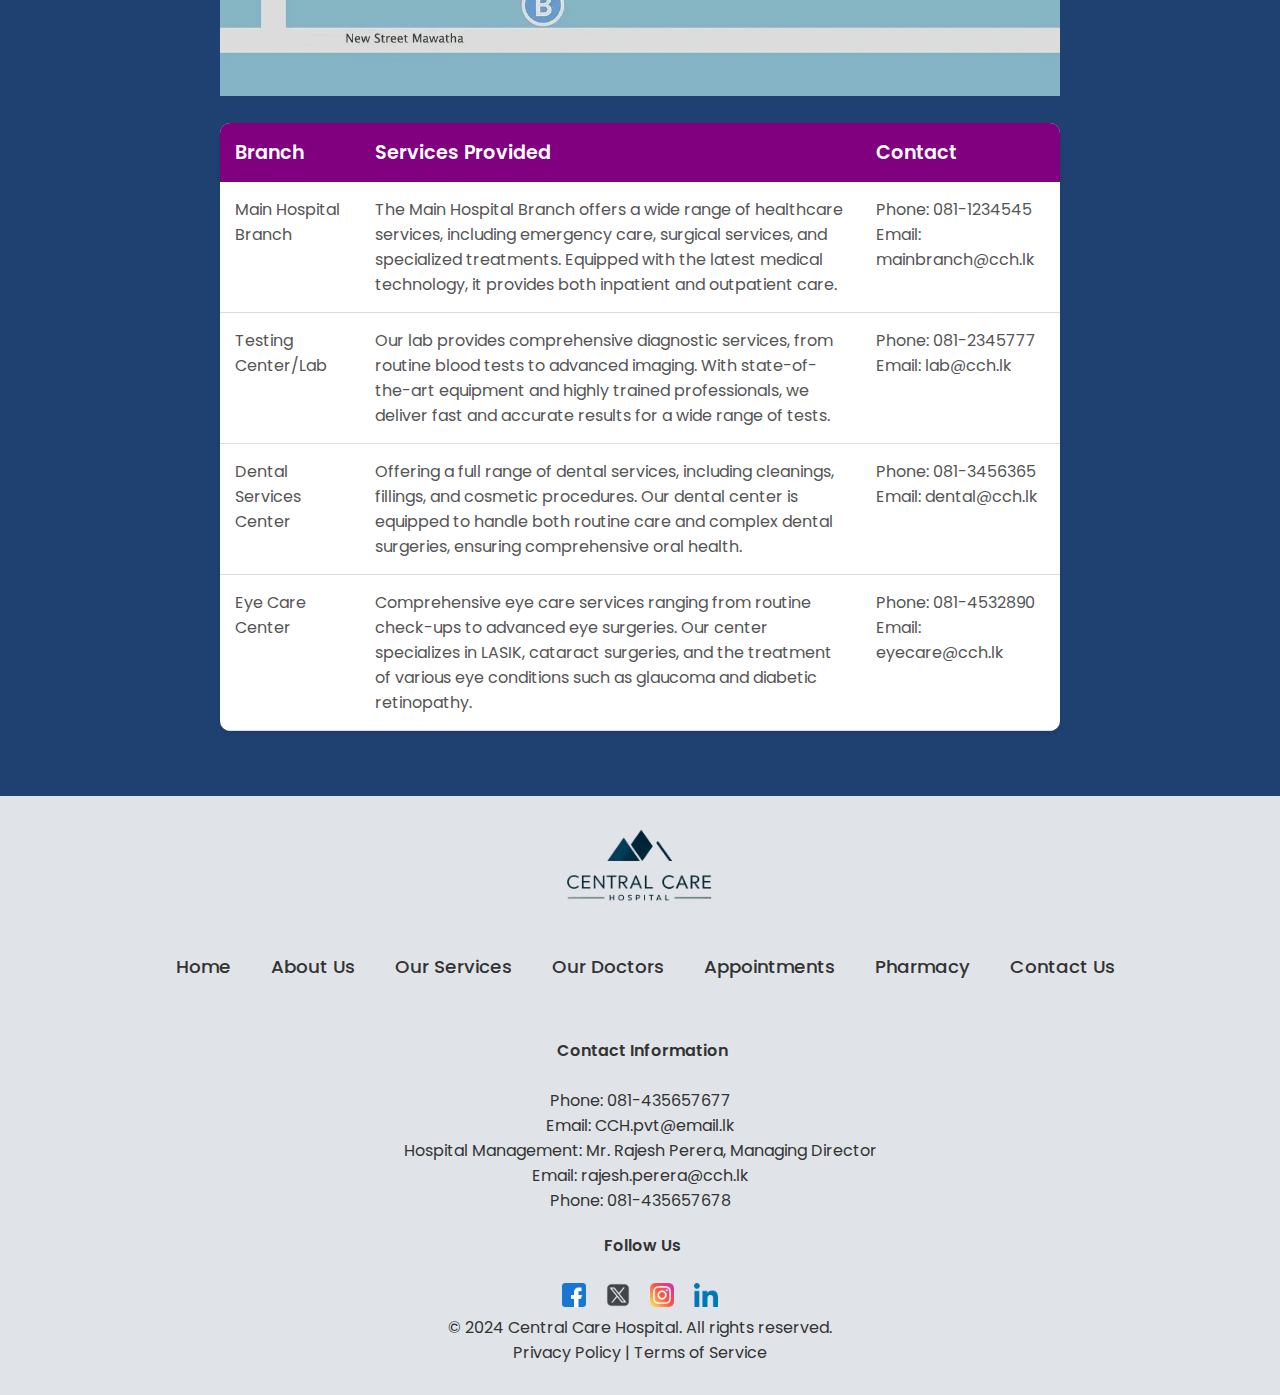
==== commit 91b03c0a: "Add files via upload" ====
--- a/AboutUs4.0.html
+++ b/AboutUs4.0.html
@@ -12,6 +12,11 @@
     <link rel="stylesheet" href="Other\.poppins-thin.css">
     <link rel="stylesheet" href="./CSS/MainCSS4.0.css">
     <link rel="stylesheet" href="./CSS/AboutUsCSS4.0.Css">
+
+    <link rel="preload" as="image" href="./Images/b1.webp">
+    <link rel="preload" as="image" href="./Images/b2.webp">
+    <link rel="preload" as="image" href="./Images/b3.webp">
+    <link rel="preload" as="image" href="./Images/b4.webp">
     
     <link rel="apple-touch-icon" sizes="180x180" href="./apple-touch-icon.png">
     <link rel="icon" type="image/png" sizes="32x32" href="./favicon-32x32.png">
@@ -20,6 +25,10 @@
     <link rel="mask-icon" href="./safari-pinned-tab.svg" color="#5bbad5">
     <meta name="msapplication-TileColor" content="#1f0e5a">
     <meta name="theme-color" content="#ffffff">
+
+
+
+
 </head>
 
 <body class="body">
--- a/CSS/MainCSS4.0.css
+++ b/CSS/MainCSS4.0.css
@@ -178,7 +178,7 @@
     z-index: 999;
     font-weight: 500;
     background-color: #c9c9a6ac;
-    backdrop-filter: blur(100px)
+    backdrop-filter: blur(100px);
     box-shadow: -10px 0 10px var(--box-shadow);
     display: none;
     flex-direction: column;
--- a/CSS/AboutUsCSS4.0.Css
+++ b/CSS/AboutUsCSS4.0.Css
@@ -125,7 +125,7 @@
 }
 
 th {
-    background-color: #9aa4b3; /* Header color */
+    background-color: var(--nav-hover-color); /* Header color */
     color: #ffffff;
     padding: 15px;
     text-align: left;
@@ -187,6 +187,10 @@
     .branch-contact {
         display: none;
     }
+    .small_heading{
+        background-color: var(--btn-hover-color);
+        color: var(--background-color-light);
+    }
 
     .about_image {
         width: 100%;
